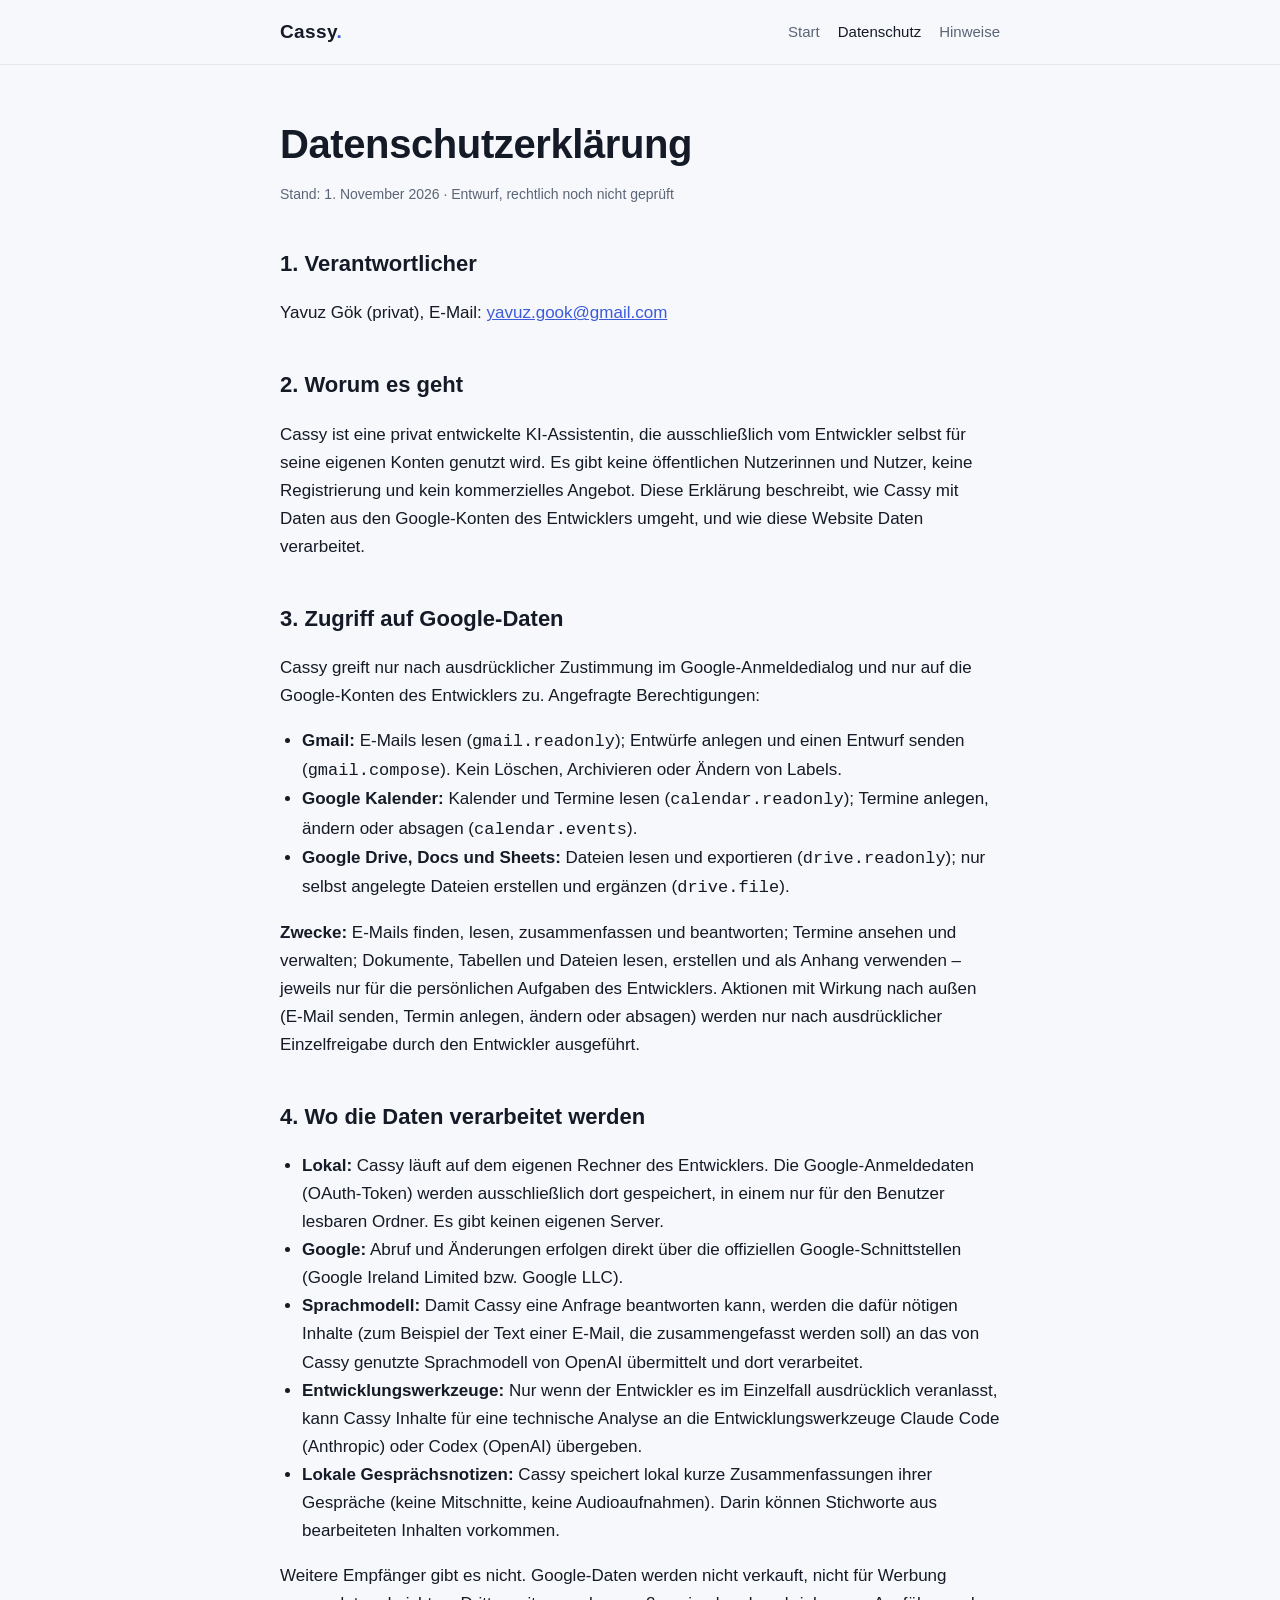
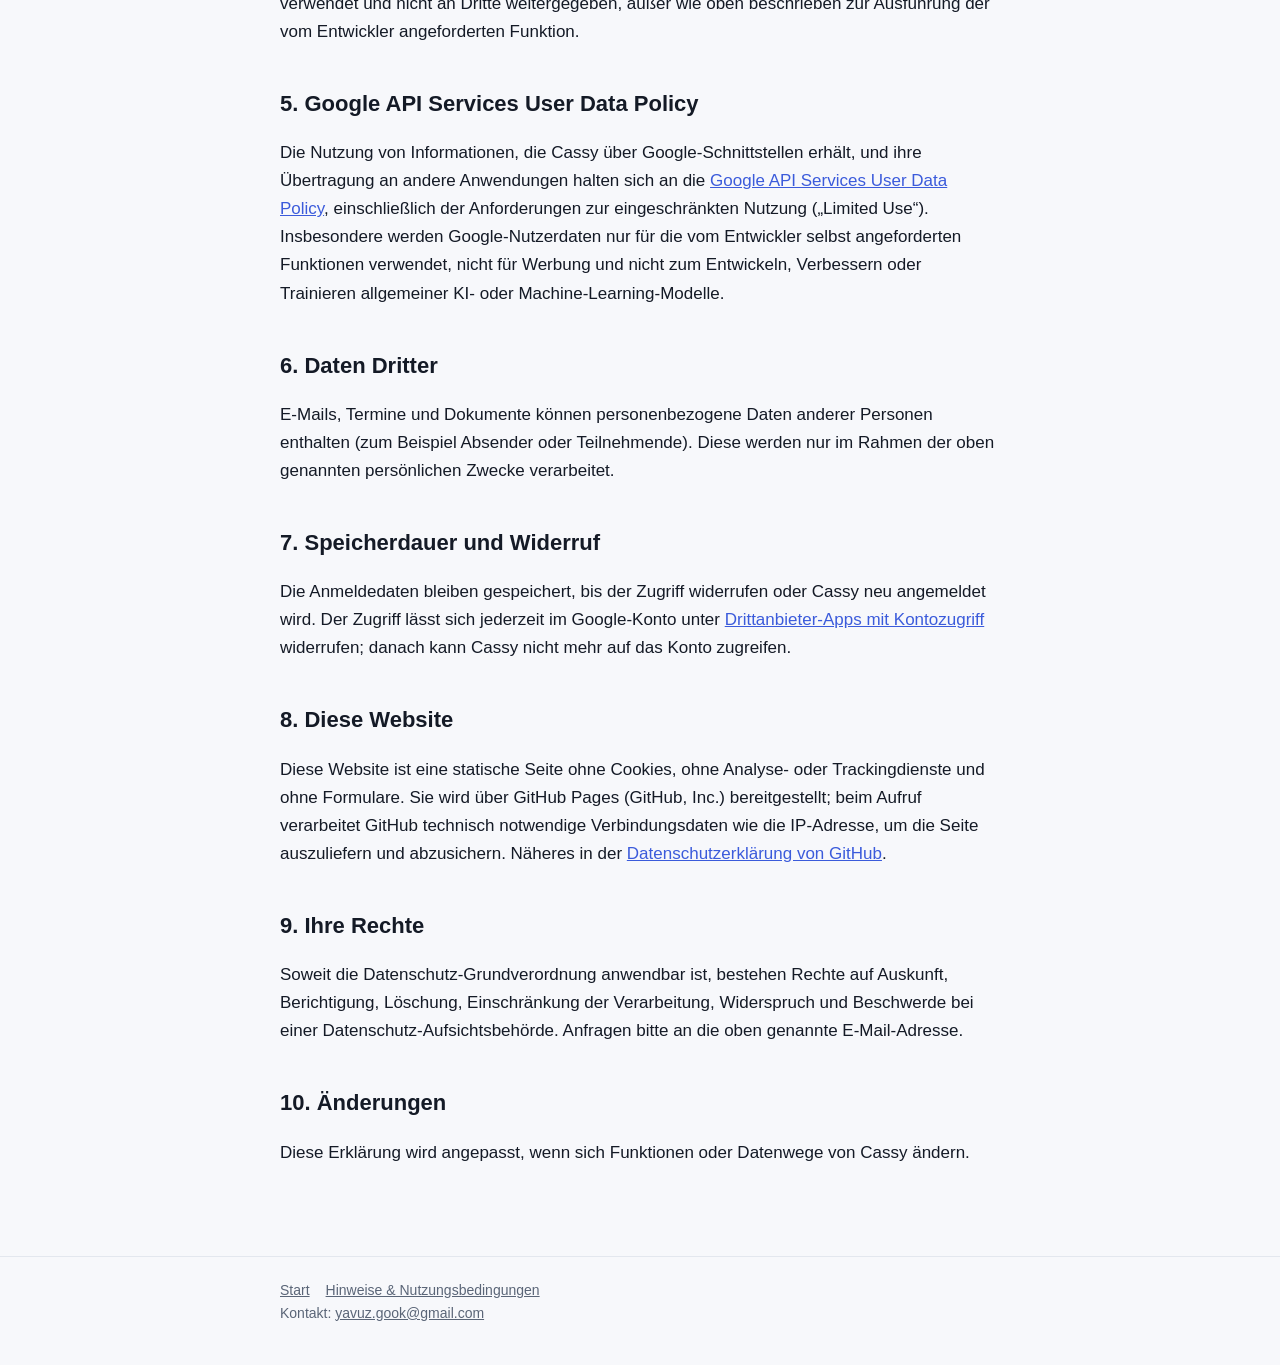
==== datenschutz.html @ ddef6440 "Cassy-Website: Start, Datenschutz, Hinweise Co-Authored-By: Claude Opus 5.5 <noreply@anthropic.com>" ====
<!doctype html>
<html lang="de">
<head>
<meta charset="utf-8">
<meta name="viewport" content="width=device-width, initial-scale=1">
<title>Datenschutzerklärung – Cassy</title>
<meta name="description" content="Datenschutzerklärung für Cassy, eine privat entwickelte und ausschließlich privat genutzte KI-Assistentin.">
<link rel="stylesheet" href="style.css">
</head>
<body>
<header><div class="wrap">
  <a class="brand" href="./">Cassy<span>.</span></a>
  <nav><a href="./">Start</a><a href="datenschutz.html" aria-current="page">Datenschutz</a><a href="hinweise.html">Hinweise</a></nav>
</div></header>
<main><div class="wrap">
  <h1>Datenschutzerklärung</h1>
  <p class="meta">Stand: 1. November 2026 · Entwurf, rechtlich noch nicht geprüft</p>

  <h2>1. Verantwortlicher</h2>
  <p>Yavuz Gök (privat), E-Mail: <a href="mailto:yavuz.gook@gmail.com">yavuz.gook@gmail.com</a></p>

  <h2>2. Worum es geht</h2>
  <p>Cassy ist eine privat entwickelte KI-Assistentin, die ausschließlich vom Entwickler selbst für seine eigenen Konten genutzt wird.
  Es gibt keine öffentlichen Nutzerinnen und Nutzer, keine Registrierung und kein kommerzielles Angebot.
  Diese Erklärung beschreibt, wie Cassy mit Daten aus den Google-Konten des Entwicklers umgeht, und wie diese Website Daten verarbeitet.</p>

  <h2>3. Zugriff auf Google-Daten</h2>
  <p>Cassy greift nur nach ausdrücklicher Zustimmung im Google-Anmeldedialog und nur auf die Google-Konten des Entwicklers zu. Angefragte Berechtigungen:</p>
  <ul>
    <li><strong>Gmail:</strong> E-Mails lesen (<code>gmail.readonly</code>); Entwürfe anlegen und einen Entwurf senden (<code>gmail.compose</code>). Kein Löschen, Archivieren oder Ändern von Labels.</li>
    <li><strong>Google Kalender:</strong> Kalender und Termine lesen (<code>calendar.readonly</code>); Termine anlegen, ändern oder absagen (<code>calendar.events</code>).</li>
    <li><strong>Google Drive, Docs und Sheets:</strong> Dateien lesen und exportieren (<code>drive.readonly</code>); nur selbst angelegte Dateien erstellen und ergänzen (<code>drive.file</code>).</li>
  </ul>
  <p><strong>Zwecke:</strong> E-Mails finden, lesen, zusammenfassen und beantworten; Termine ansehen und verwalten; Dokumente, Tabellen und Dateien lesen, erstellen und als Anhang verwenden – jeweils nur für die persönlichen Aufgaben des Entwicklers.
  Aktionen mit Wirkung nach außen (E-Mail senden, Termin anlegen, ändern oder absagen) werden nur nach ausdrücklicher Einzelfreigabe durch den Entwickler ausgeführt.</p>

  <h2>4. Wo die Daten verarbeitet werden</h2>
  <ul>
    <li><strong>Lokal:</strong> Cassy läuft auf dem eigenen Rechner des Entwicklers. Die Google-Anmeldedaten (OAuth-Token) werden ausschließlich dort gespeichert, in einem nur für den Benutzer lesbaren Ordner. Es gibt keinen eigenen Server.</li>
    <li><strong>Google:</strong> Abruf und Änderungen erfolgen direkt über die offiziellen Google-Schnittstellen (Google Ireland Limited bzw. Google LLC).</li>
    <li><strong>Sprachmodell:</strong> Damit Cassy eine Anfrage beantworten kann, werden die dafür nötigen Inhalte (zum Beispiel der Text einer E-Mail, die zusammengefasst werden soll) an das von Cassy genutzte Sprachmodell von OpenAI übermittelt und dort verarbeitet.</li>
    <li><strong>Entwicklungswerkzeuge:</strong> Nur wenn der Entwickler es im Einzelfall ausdrücklich veranlasst, kann Cassy Inhalte für eine technische Analyse an die Entwicklungswerkzeuge Claude Code (Anthropic) oder Codex (OpenAI) übergeben.</li>
    <li><strong>Lokale Gesprächsnotizen:</strong> Cassy speichert lokal kurze Zusammenfassungen ihrer Gespräche (keine Mitschnitte, keine Audioaufnahmen). Darin können Stichworte aus bearbeiteten Inhalten vorkommen.</li>
  </ul>
  <p>Weitere Empfänger gibt es nicht. Google-Daten werden nicht verkauft, nicht für Werbung verwendet und nicht an Dritte weitergegeben, außer wie oben beschrieben zur Ausführung der vom Entwickler angeforderten Funktion.</p>

  <h2>5. Google API Services User Data Policy</h2>
  <p>Die Nutzung von Informationen, die Cassy über Google-Schnittstellen erhält, und ihre Übertragung an andere Anwendungen halten sich an die
  <a href="https://developers.google.com/terms/api-services-user-data-policy">Google API Services User Data Policy</a>, einschließlich der Anforderungen zur eingeschränkten Nutzung („Limited Use“).
  Insbesondere werden Google-Nutzerdaten nur für die vom Entwickler selbst angeforderten Funktionen verwendet, nicht für Werbung und nicht zum Entwickeln, Verbessern oder Trainieren allgemeiner KI- oder Machine-Learning-Modelle.</p>

  <h2>6. Daten Dritter</h2>
  <p>E-Mails, Termine und Dokumente können personenbezogene Daten anderer Personen enthalten (zum Beispiel Absender oder Teilnehmende). Diese werden nur im Rahmen der oben genannten persönlichen Zwecke verarbeitet.</p>

  <h2>7. Speicherdauer und Widerruf</h2>
  <p>Die Anmeldedaten bleiben gespeichert, bis der Zugriff widerrufen oder Cassy neu angemeldet wird. Der Zugriff lässt sich jederzeit im Google-Konto unter
  <a href="https://myaccount.google.com/permissions">Drittanbieter-Apps mit Kontozugriff</a> widerrufen; danach kann Cassy nicht mehr auf das Konto zugreifen.</p>

  <h2>8. Diese Website</h2>
  <p>Diese Website ist eine statische Seite ohne Cookies, ohne Analyse- oder Trackingdienste und ohne Formulare. Sie wird über GitHub Pages (GitHub, Inc.) bereitgestellt;
  beim Aufruf verarbeitet GitHub technisch notwendige Verbindungsdaten wie die IP-Adresse, um die Seite auszuliefern und abzusichern. Näheres in der
  <a href="https://docs.github.com/de/site-policy/privacy-policies/github-general-privacy-statement">Datenschutzerklärung von GitHub</a>.</p>

  <h2>9. Ihre Rechte</h2>
  <p>Soweit die Datenschutz-Grundverordnung anwendbar ist, bestehen Rechte auf Auskunft, Berichtigung, Löschung, Einschränkung der Verarbeitung, Widerspruch und Beschwerde bei einer Datenschutz-Aufsichtsbehörde.
  Anfragen bitte an die oben genannte E-Mail-Adresse.</p>

  <h2>10. Änderungen</h2>
  <p>Diese Erklärung wird angepasst, wenn sich Funktionen oder Datenwege von Cassy ändern.</p>
</div></main>
<footer><div class="wrap">
  <a href="./">Start</a><a href="hinweise.html">Hinweise &amp; Nutzungsbedingungen</a>
  <div>Kontakt: <a href="mailto:yavuz.gook@gmail.com">yavuz.gook@gmail.com</a></div>
</div></footer>
</body>
</html>
---- style.css ----
:root {
  --bg: #0b0f17;
  --panel: #121826;
  --text: #e7ecf3;
  --muted: #9aa6b8;
  --accent: #7c9cff;
  --line: #222b3d;
}
@media (prefers-color-scheme: light) {
  :root { --bg: #f7f8fb; --panel: #ffffff; --text: #141a26; --muted: #5a6577; --accent: #3b5bdb; --line: #e3e7ee; }
}
* { box-sizing: border-box; }
html { -webkit-text-size-adjust: 100%; }
body {
  margin: 0; background: var(--bg); color: var(--text);
  font: 17px/1.65 -apple-system, BlinkMacSystemFont, "Segoe UI", Roboto, "Helvetica Neue", Arial, sans-serif;
}
.wrap { max-width: 760px; margin: 0 auto; padding: 0 20px; }
header { border-bottom: 1px solid var(--line); }
header .wrap { display: flex; align-items: center; justify-content: space-between; gap: 16px; height: 64px; }
.brand { font-weight: 700; letter-spacing: .02em; color: var(--text); text-decoration: none; font-size: 19px; }
.brand span { color: var(--accent); }
nav a { color: var(--muted); text-decoration: none; margin-left: 18px; font-size: 15px; }
nav a:hover, nav a[aria-current="page"] { color: var(--text); }
main { padding: 56px 0 72px; }
h1 { font-size: 40px; line-height: 1.15; margin: 0 0 16px; letter-spacing: -.01em; }
h2 { font-size: 22px; margin: 40px 0 10px; }
h3 { font-size: 17px; margin: 24px 0 6px; }
p, li { color: var(--text); }
.lead { font-size: 20px; color: var(--muted); margin: 0 0 28px; }
.card { background: var(--panel); border: 1px solid var(--line); border-radius: 14px; padding: 20px 22px; margin: 22px 0; }
.note { border-left: 3px solid var(--accent); }
.meta { color: var(--muted); font-size: 14px; }
a { color: var(--accent); }
ul { padding-left: 22px; }
footer { border-top: 1px solid var(--line); padding: 22px 0 40px; color: var(--muted); font-size: 14px; }
footer a { color: var(--muted); margin-right: 16px; }
@media (max-width: 560px) {
  h1 { font-size: 32px; }
  header .wrap { height: auto; padding-top: 14px; padding-bottom: 14px; flex-wrap: wrap; }
  nav a { margin: 0 14px 0 0; }
}
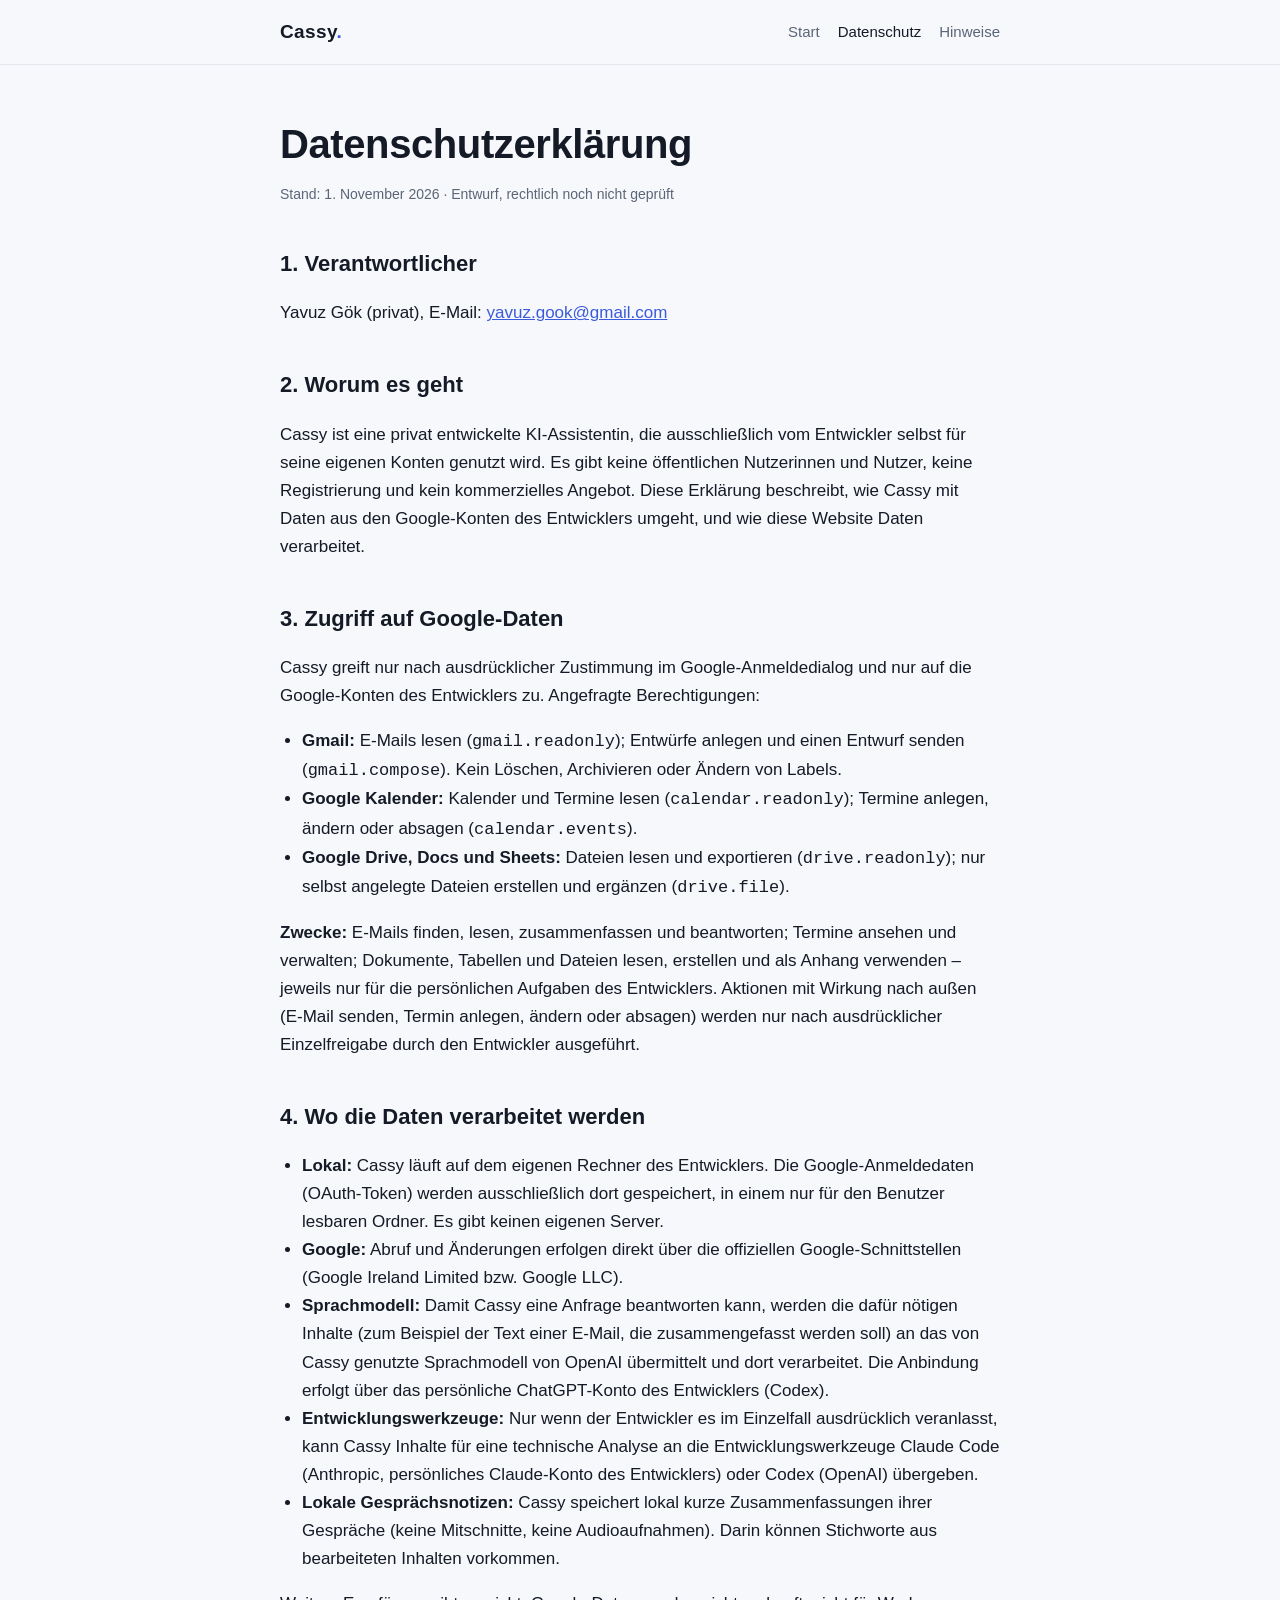
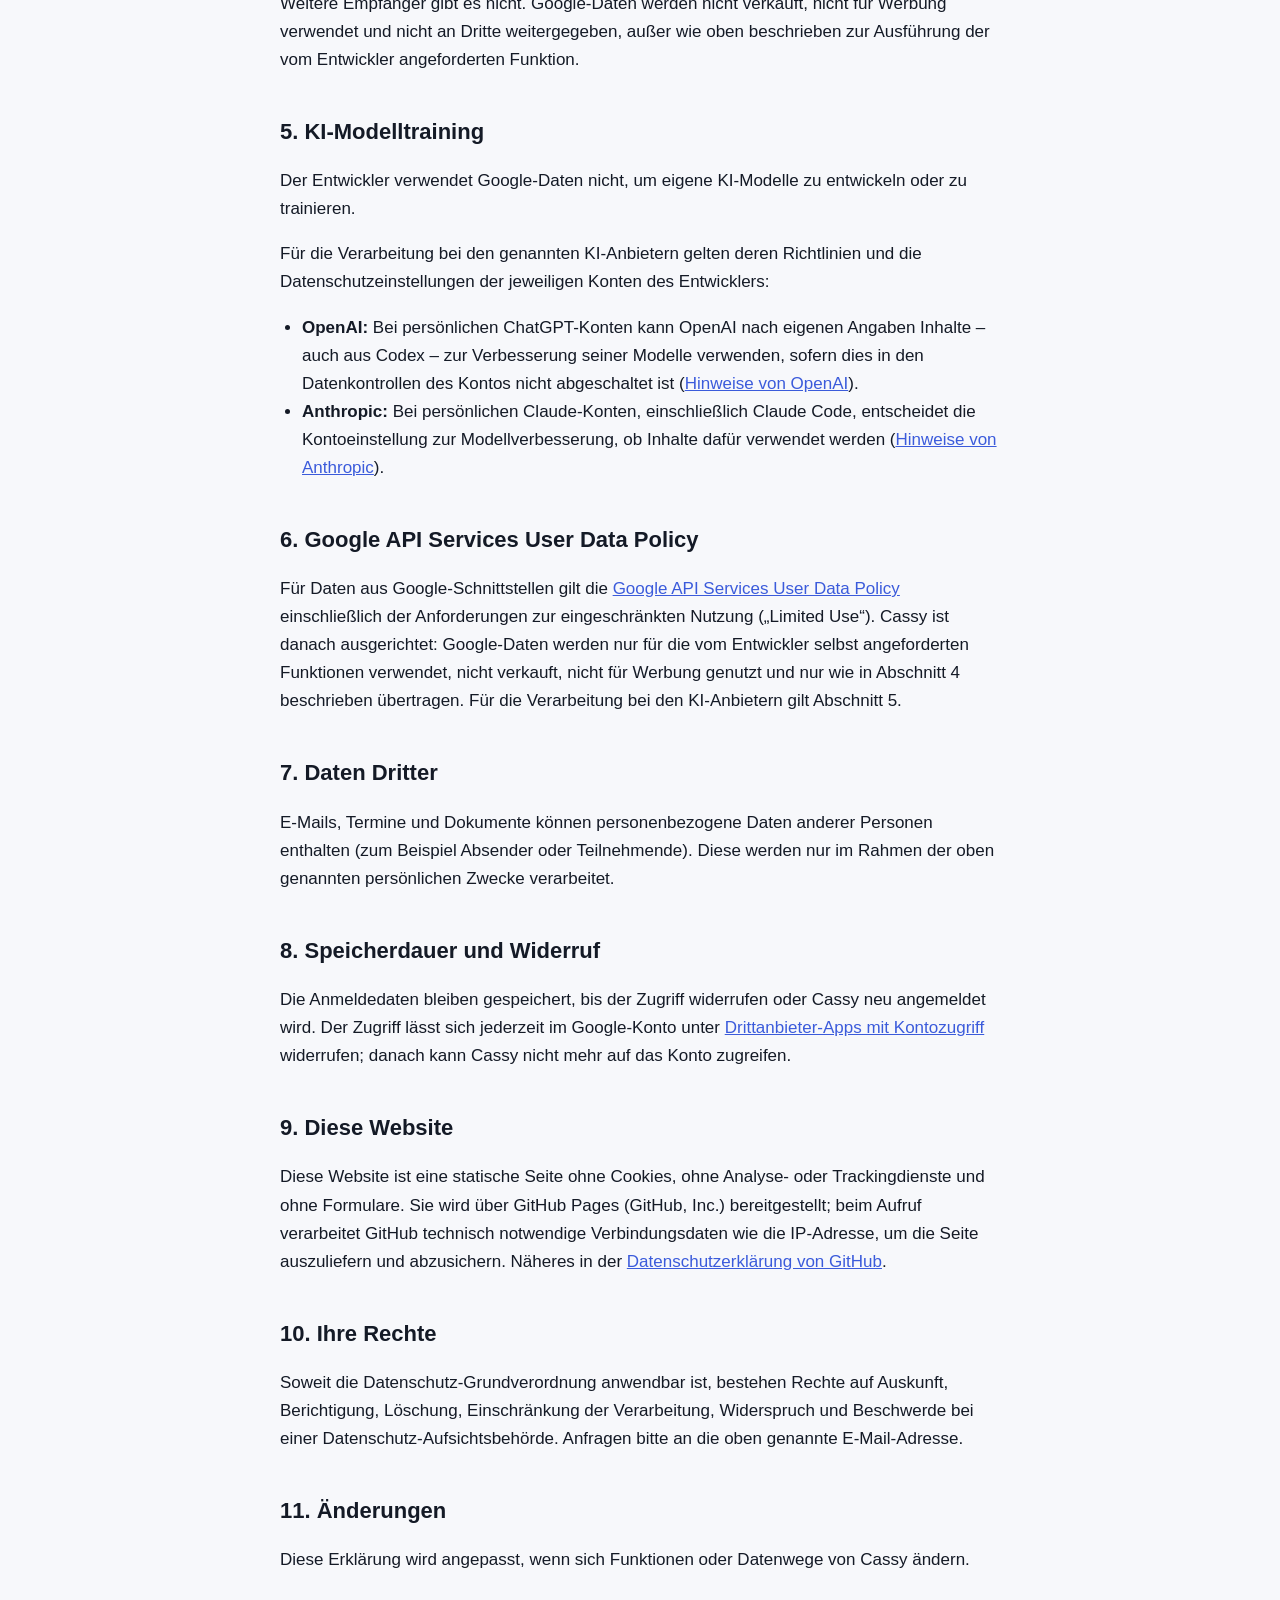
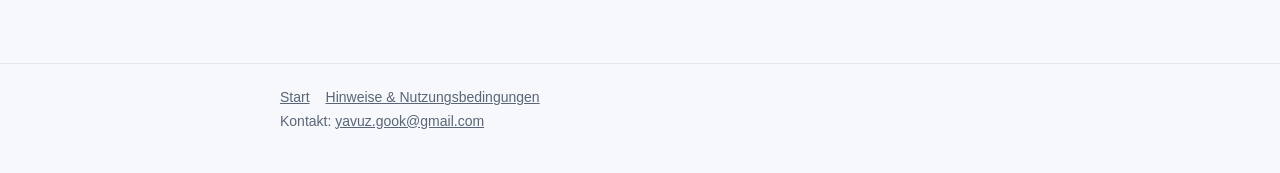
==== commit 277515a9: "Datenschutz: KI-Modelltraining belegt statt pauschal beschrieben Co-Authored-By: Claude Opus 5.5 <no" ====
--- a/datenschutz.html
+++ b/datenschutz.html
@@ -38,34 +38,44 @@
   <ul>
     <li><strong>Lokal:</strong> Cassy läuft auf dem eigenen Rechner des Entwicklers. Die Google-Anmeldedaten (OAuth-Token) werden ausschließlich dort gespeichert, in einem nur für den Benutzer lesbaren Ordner. Es gibt keinen eigenen Server.</li>
     <li><strong>Google:</strong> Abruf und Änderungen erfolgen direkt über die offiziellen Google-Schnittstellen (Google Ireland Limited bzw. Google LLC).</li>
-    <li><strong>Sprachmodell:</strong> Damit Cassy eine Anfrage beantworten kann, werden die dafür nötigen Inhalte (zum Beispiel der Text einer E-Mail, die zusammengefasst werden soll) an das von Cassy genutzte Sprachmodell von OpenAI übermittelt und dort verarbeitet.</li>
-    <li><strong>Entwicklungswerkzeuge:</strong> Nur wenn der Entwickler es im Einzelfall ausdrücklich veranlasst, kann Cassy Inhalte für eine technische Analyse an die Entwicklungswerkzeuge Claude Code (Anthropic) oder Codex (OpenAI) übergeben.</li>
+    <li><strong>Sprachmodell:</strong> Damit Cassy eine Anfrage beantworten kann, werden die dafür nötigen Inhalte (zum Beispiel der Text einer E-Mail, die zusammengefasst werden soll) an das von Cassy genutzte Sprachmodell von OpenAI übermittelt und dort verarbeitet. Die Anbindung erfolgt über das persönliche ChatGPT-Konto des Entwicklers (Codex).</li>
+    <li><strong>Entwicklungswerkzeuge:</strong> Nur wenn der Entwickler es im Einzelfall ausdrücklich veranlasst, kann Cassy Inhalte für eine technische Analyse an die Entwicklungswerkzeuge Claude Code (Anthropic, persönliches Claude-Konto des Entwicklers) oder Codex (OpenAI) übergeben.</li>
     <li><strong>Lokale Gesprächsnotizen:</strong> Cassy speichert lokal kurze Zusammenfassungen ihrer Gespräche (keine Mitschnitte, keine Audioaufnahmen). Darin können Stichworte aus bearbeiteten Inhalten vorkommen.</li>
   </ul>
   <p>Weitere Empfänger gibt es nicht. Google-Daten werden nicht verkauft, nicht für Werbung verwendet und nicht an Dritte weitergegeben, außer wie oben beschrieben zur Ausführung der vom Entwickler angeforderten Funktion.</p>
 
-  <h2>5. Google API Services User Data Policy</h2>
-  <p>Die Nutzung von Informationen, die Cassy über Google-Schnittstellen erhält, und ihre Übertragung an andere Anwendungen halten sich an die
-  <a href="https://developers.google.com/terms/api-services-user-data-policy">Google API Services User Data Policy</a>, einschließlich der Anforderungen zur eingeschränkten Nutzung („Limited Use“).
-  Insbesondere werden Google-Nutzerdaten nur für die vom Entwickler selbst angeforderten Funktionen verwendet, nicht für Werbung und nicht zum Entwickeln, Verbessern oder Trainieren allgemeiner KI- oder Machine-Learning-Modelle.</p>
+  <h2>5. KI-Modelltraining</h2>
+  <p>Der Entwickler verwendet Google-Daten nicht, um eigene KI-Modelle zu entwickeln oder zu trainieren.</p>
+  <p>Für die Verarbeitung bei den genannten KI-Anbietern gelten deren Richtlinien und die Datenschutzeinstellungen der jeweiligen Konten des Entwicklers:</p>
+  <ul>
+    <li><strong>OpenAI:</strong> Bei persönlichen ChatGPT-Konten kann OpenAI nach eigenen Angaben Inhalte – auch aus Codex – zur Verbesserung seiner Modelle verwenden, sofern dies in den Datenkontrollen des Kontos nicht abgeschaltet ist
+    (<a href="https://help.openai.com/en/articles/5722486-how-your-data-is-used-to-improve-model-performance">Hinweise von OpenAI</a>).</li>
+    <li><strong>Anthropic:</strong> Bei persönlichen Claude-Konten, einschließlich Claude Code, entscheidet die Kontoeinstellung zur Modellverbesserung, ob Inhalte dafür verwendet werden
+    (<a href="https://privacy.claude.com/en/articles/10023580-is-my-data-used-for-model-training">Hinweise von Anthropic</a>).</li>
+  </ul>
 
-  <h2>6. Daten Dritter</h2>
+  <h2>6. Google API Services User Data Policy</h2>
+  <p>Für Daten aus Google-Schnittstellen gilt die
+  <a href="https://developers.google.com/terms/api-services-user-data-policy">Google API Services User Data Policy</a> einschließlich der Anforderungen zur eingeschränkten Nutzung („Limited Use“).
+  Cassy ist danach ausgerichtet: Google-Daten werden nur für die vom Entwickler selbst angeforderten Funktionen verwendet, nicht verkauft, nicht für Werbung genutzt und nur wie in Abschnitt 4 beschrieben übertragen. Für die Verarbeitung bei den KI-Anbietern gilt Abschnitt 5.</p>
+
+  <h2>7. Daten Dritter</h2>
   <p>E-Mails, Termine und Dokumente können personenbezogene Daten anderer Personen enthalten (zum Beispiel Absender oder Teilnehmende). Diese werden nur im Rahmen der oben genannten persönlichen Zwecke verarbeitet.</p>
 
-  <h2>7. Speicherdauer und Widerruf</h2>
+  <h2>8. Speicherdauer und Widerruf</h2>
   <p>Die Anmeldedaten bleiben gespeichert, bis der Zugriff widerrufen oder Cassy neu angemeldet wird. Der Zugriff lässt sich jederzeit im Google-Konto unter
   <a href="https://myaccount.google.com/permissions">Drittanbieter-Apps mit Kontozugriff</a> widerrufen; danach kann Cassy nicht mehr auf das Konto zugreifen.</p>
 
-  <h2>8. Diese Website</h2>
+  <h2>9. Diese Website</h2>
   <p>Diese Website ist eine statische Seite ohne Cookies, ohne Analyse- oder Trackingdienste und ohne Formulare. Sie wird über GitHub Pages (GitHub, Inc.) bereitgestellt;
   beim Aufruf verarbeitet GitHub technisch notwendige Verbindungsdaten wie die IP-Adresse, um die Seite auszuliefern und abzusichern. Näheres in der
   <a href="https://docs.github.com/de/site-policy/privacy-policies/github-general-privacy-statement">Datenschutzerklärung von GitHub</a>.</p>
 
-  <h2>9. Ihre Rechte</h2>
+  <h2>10. Ihre Rechte</h2>
   <p>Soweit die Datenschutz-Grundverordnung anwendbar ist, bestehen Rechte auf Auskunft, Berichtigung, Löschung, Einschränkung der Verarbeitung, Widerspruch und Beschwerde bei einer Datenschutz-Aufsichtsbehörde.
   Anfragen bitte an die oben genannte E-Mail-Adresse.</p>
 
-  <h2>10. Änderungen</h2>
+  <h2>11. Änderungen</h2>
   <p>Diese Erklärung wird angepasst, wenn sich Funktionen oder Datenwege von Cassy ändern.</p>
 </div></main>
 <footer><div class="wrap">
